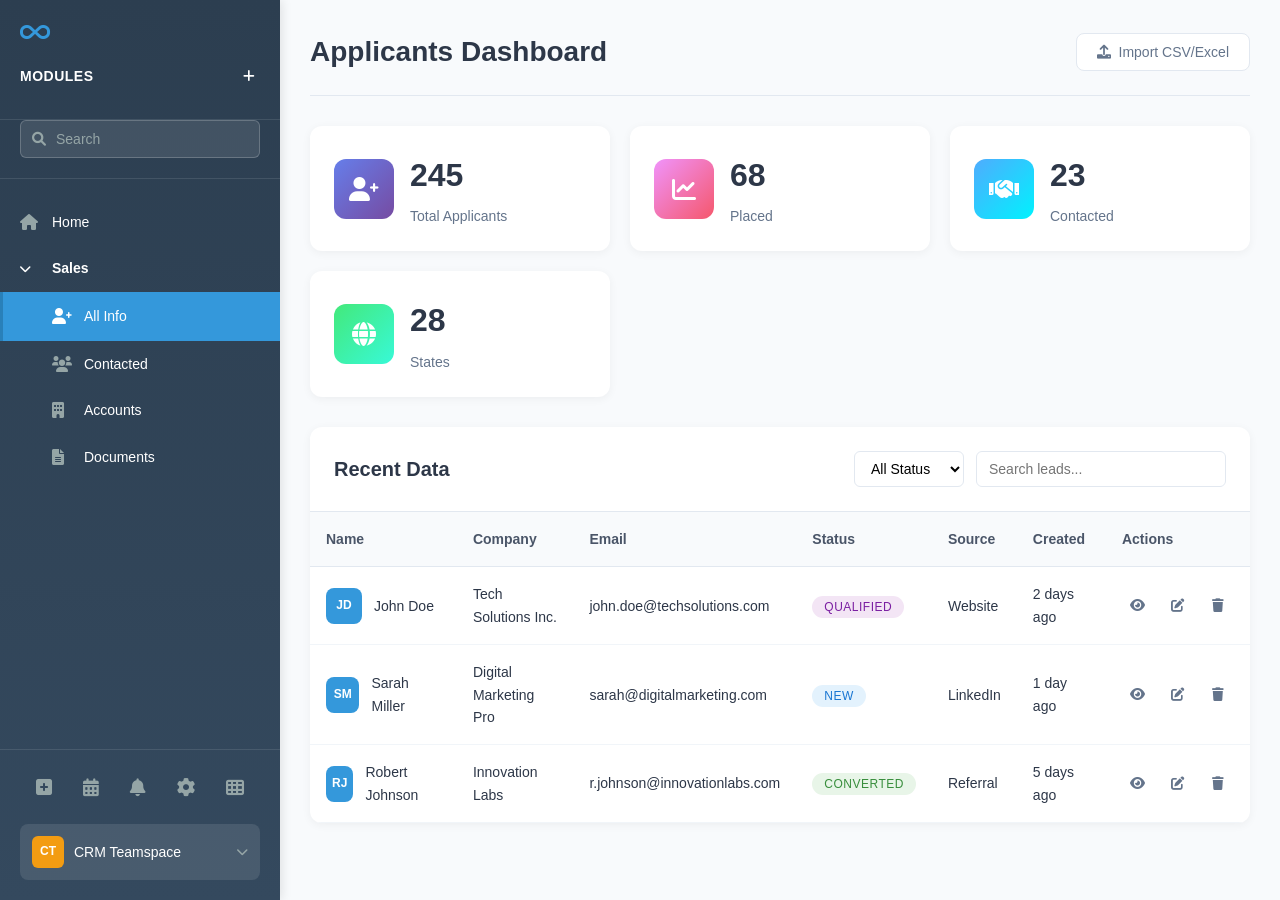
==== index.html @ 53a90e96 "Add files via upload" ====
<!DOCTYPE html>
<html lang="en">
<head>
    <meta charset="UTF-8">
    <meta name="viewport" content="width=device-width, initial-scale=1.0">
    <title>CRM Dashboard - Update Company</title>
    <link rel="stylesheet" href="styles.css">
    <link href="https://cdnjs.cloudflare.com/ajax/libs/font-awesome/6.0.0/css/all.min.css" rel="stylesheet">
</head>
<body>
    <div class="app-container">
        <!-- Sidebar Navigation -->
        <nav class="sidebar">
            <div class="sidebar-header">
                <div class="logo">
                    <i class="fas fa-infinity"></i>
                </div>
                <div class="modules-section">
                    <div class="modules-header">
                        <span>Modules</span>
                        <button class="add-module-btn">
                            <i class="fas fa-plus"></i>
                        </button>
                    </div>
                </div>
            </div>

            <div class="search-section">
                <div class="search-container">
                    <i class="fas fa-search"></i>
                    <input type="text" placeholder="Search" class="search-input">
                </div>
            </div>

            <div class="nav-menu">
                <div class="nav-item">
                    <i class="fas fa-home"></i>
                    <span>Home</span>
                </div>

                <div class="nav-section">
                    <div class="nav-section-header" data-section="sales">
                        <i class="fas fa-chevron-down section-arrow"></i>
                        <span>Sales</span>
                    </div>
                    <div class="nav-section-content" id="sales-section">
                        <div class="nav-item active">
                            <i class="fas fa-user-plus"></i>
                            <span>All Info</span>
                            <button class="nav-options">
                                <i class="fas fa-ellipsis-h"></i>
                            </button>
                        </div>
                        <div class="nav-item">
                            <i class="fas fa-users"></i>
                            <span>Contacted</span>
                        </div>
                        <div class="nav-item">
                            <i class="fas fa-building"></i>
                            <span>Accounts</span>
                        </div>

                        <div class="nav-item">
                            <i class="fas fa-file-alt"></i>
                            <span>Documents</span>
                        </div>

                    </div>
                </div>


            </div>

            <div class="sidebar-footer">
                <div class="sidebar-icons">
                    <i class="fas fa-plus-square"></i>
                    <i class="fas fa-calendar-alt"></i>
                    <i class="fas fa-bell"></i>
                    <i class="fas fa-cog"></i>
                    <i class="fas fa-th"></i>
                </div>
                <div class="teamspace">
                    <div class="teamspace-info">
                        <div class="teamspace-avatar">CT</div>
                        <span>CRM Teamspace</span>
                        <i class="fas fa-chevron-down"></i>
                    </div>
                </div>
            </div>
        </nav>

        <!-- Main Content Area -->
        <main class="main-content">
            <div class="content-header">
                <h1>Applicants Dashboard</h1>
                <div class="header-actions">

                    <input type="file" id="csvFileInput" accept=".csv,.xlsx,.xls" style="display: none;">
                    <button class="btn btn-secondary" id="importBtn">
                        <i class="fas fa-upload"></i>
                        Import CSV/Excel
                    </button>
                </div>
            </div>

            <div class="content-body">
                <div class="stats-grid">
                    <div class="stat-card">
                        <div class="stat-icon">
                            <i class="fas fa-user-plus"></i>
                        </div>
                        <div class="stat-info">
                            <h3>245</h3>
                            <p>Total Applicants</p>
                        </div>
                    </div>
                    <div class="stat-card">
                        <div class="stat-icon">
                            <i class="fas fa-chart-line"></i>
                        </div>
                        <div class="stat-info">
                            <h3>68</h3>
                            <p>Placed</p>
                        </div>
                    </div>
                    <div class="stat-card">
                        <div class="stat-icon">
                            <i class="fas fa-handshake"></i>
                        </div>
                        <div class="stat-info">
                            <h3>23</h3>
                            <p>Contacted</p>
                        </div>
                    </div>
                    <div class="stat-card">
                        <div class="stat-icon">
                            <i class="fas fa-globe"></i>
                        </div>
                        <div class="stat-info">
                            <h3>28</h3>
                            <p>States</p>
                        </div>
                    </div>
                </div>

                <div class="leads-table-container">
                    <div class="table-header">
                        <h2>Recent Data</h2>
                        <div class="table-filters">
                            <select class="filter-select">
                                <option>All Status</option>
                                <option>New</option>
                                <option>Contacted</option>
                                <option>placed</option>
                            </select>
                            <select class="sort-select" id="sortSelect" style="display: none;">
                                <option value="">Sort by...</option>
                            </select>
                            <input type="text" placeholder="Search leads..." class="table-search">
                        </div>
                    </div>
                    <div class="table-wrapper">
                        <table class="leads-table">
                            <thead>
                                <tr>
                                    <th>Name</th>
                                    <th>Company</th>
                                    <th>Email</th>
                                    <th>Status</th>
                                    <th>Source</th>
                                    <th>Created</th>
                                    <th>Actions</th>
                                </tr>
                            </thead>
                            <tbody>
                                <tr>
                                    <td>
                                        <div class="lead-name">
                                            <div class="avatar">JD</div>
                                            <span>John Doe</span>
                                        </div>
                                    </td>
                                    <td>Tech Solutions Inc.</td>
                                    <td>john.doe@techsolutions.com</td>
                                    <td><span class="status-badge status-qualified">Qualified</span></td>
                                    <td>Website</td>
                                    <td>2 days ago</td>
                                    <td>
                                        <div class="action-buttons">
                                            <button class="btn-icon"><i class="fas fa-eye"></i></button>
                                            <button class="btn-icon"><i class="fas fa-edit"></i></button>
                                            <button class="btn-icon"><i class="fas fa-trash"></i></button>
                                        </div>
                                    </td>
                                </tr>
                                <tr>
                                    <td>
                                        <div class="lead-name">
                                            <div class="avatar">SM</div>
                                            <span>Sarah Miller</span>
                                        </div>
                                    </td>
                                    <td>Digital Marketing Pro</td>
                                    <td>sarah@digitalmarketing.com</td>
                                    <td><span class="status-badge status-new">New</span></td>
                                    <td>LinkedIn</td>
                                    <td>1 day ago</td>
                                    <td>
                                        <div class="action-buttons">
                                            <button class="btn-icon"><i class="fas fa-eye"></i></button>
                                            <button class="btn-icon"><i class="fas fa-edit"></i></button>
                                            <button class="btn-icon"><i class="fas fa-trash"></i></button>
                                        </div>
                                    </td>
                                </tr>
                                <tr>
                                    <td>
                                        <div class="lead-name">
                                            <div class="avatar">RJ</div>
                                            <span>Robert Johnson</span>
                                        </div>
                                    </td>
                                    <td>Innovation Labs</td>
                                    <td>r.johnson@innovationlabs.com</td>
                                    <td><span class="status-badge status-converted">Converted</span></td>
                                    <td>Referral</td>
                                    <td>5 days ago</td>
                                    <td>
                                        <div class="action-buttons">
                                            <button class="btn-icon"><i class="fas fa-eye"></i></button>
                                            <button class="btn-icon"><i class="fas fa-edit"></i></button>
                                            <button class="btn-icon"><i class="fas fa-trash"></i></button>
                                        </div>
                                    </td>
                                </tr>
                            </tbody>
                        </table>
                    </div>
                </div>
            </div>
        </main>
    </div>

    <script src="script.js"></script>
</body>
</html>
---- styles.css ----
/* Reset and Base Styles */
* {
    margin: 0;
    padding: 0;
    box-sizing: border-box;
}

body {
    font-family: -apple-system, BlinkMacSystemFont, 'Segoe UI', Roboto, Oxygen, Ubuntu, Cantarell, sans-serif;
    background-color: #f5f7fa;
    color: #333;
    line-height: 1.6;
}

/* App Container */
.app-container {
    display: flex;
    min-height: 100vh;
}

/* Sidebar Styles */
.sidebar {
    width: 280px;
    background: linear-gradient(180deg, #2c3e50 0%, #34495e 100%);
    color: white;
    display: flex;
    flex-direction: column;
    position: fixed;
    height: 100vh;
    overflow-y: auto;
    box-shadow: 2px 0 10px rgba(0, 0, 0, 0.1);
}

.sidebar-header {
    padding: 20px;
    border-bottom: 1px solid rgba(255, 255, 255, 0.1);
}

.logo {
    display: flex;
    align-items: center;
    margin-bottom: 20px;
}

.logo i {
    font-size: 24px;
    color: #3498db;
}

.modules-section {
    margin-bottom: 10px;
}

.modules-header {
    display: flex;
    justify-content: space-between;
    align-items: center;
    font-weight: 600;
    font-size: 14px;
    text-transform: uppercase;
    letter-spacing: 0.5px;
}

.add-module-btn {
    background: none;
    border: none;
    color: white;
    cursor: pointer;
    padding: 5px;
    border-radius: 4px;
    transition: background-color 0.2s;
}

.add-module-btn:hover {
    background-color: rgba(255, 255, 255, 0.1);
}

/* Search Section */
.search-section {
    padding: 0 20px 20px;
    border-bottom: 1px solid rgba(255, 255, 255, 0.1);
}

.search-container {
    position: relative;
    display: flex;
    align-items: center;
}

.search-container i {
    position: absolute;
    left: 12px;
    color: #95a5a6;
    font-size: 14px;
}

.search-input {
    width: 100%;
    padding: 10px 12px 10px 35px;
    background-color: rgba(255, 255, 255, 0.1);
    border: 1px solid rgba(255, 255, 255, 0.2);
    border-radius: 6px;
    color: white;
    font-size: 14px;
    transition: all 0.2s;
}

.search-input::placeholder {
    color: #95a5a6;
}

.search-input:focus {
    outline: none;
    background-color: rgba(255, 255, 255, 0.15);
    border-color: #3498db;
}

/* Navigation Menu */
.nav-menu {
    flex: 1;
    padding: 20px 0;
}

.nav-item {
    display: flex;
    align-items: center;
    padding: 12px 20px;
    cursor: pointer;
    transition: all 0.2s;
    position: relative;
}

.nav-item:hover {
    background-color: rgba(255, 255, 255, 0.1);
}

.nav-item.active {
    background-color: #3498db;
    box-shadow: inset 3px 0 0 #2980b9;
}

.nav-item i {
    width: 20px;
    margin-right: 12px;
    font-size: 16px;
    color: #95a5a6;
}

.nav-item.active i {
    color: white;
}

.nav-item span {
    flex: 1;
    font-size: 14px;
    font-weight: 500;
}

.nav-options {
    background: none;
    border: none;
    color: #95a5a6;
    cursor: pointer;
    padding: 4px;
    border-radius: 4px;
    opacity: 0;
    transition: all 0.2s;
}

.nav-item:hover .nav-options {
    opacity: 1;
}

.nav-options:hover {
    background-color: rgba(255, 255, 255, 0.1);
    color: white;
}

/* Navigation Sections */
.nav-section {
    margin-bottom: 10px;
}

.nav-section-header {
    display: flex;
    align-items: center;
    padding: 12px 20px;
    cursor: pointer;
    font-weight: 600;
    font-size: 14px;
    transition: background-color 0.2s;
}

.nav-section-header:hover {
    background-color: rgba(255, 255, 255, 0.05);
}

.section-arrow {
    width: 20px;
    margin-right: 12px;
    font-size: 12px;
    transition: transform 0.2s;
}

.nav-section-content {
    max-height: 500px;
    overflow: hidden;
    transition: max-height 0.3s ease;
}

.nav-section-content.collapsed {
    max-height: 0;
}

.nav-section-content .nav-item {
    padding-left: 52px;
}

/* Sidebar Footer */
.sidebar-footer {
    padding: 20px;
    border-top: 1px solid rgba(255, 255, 255, 0.1);
}

.sidebar-icons {
    display: flex;
    justify-content: space-around;
    margin-bottom: 20px;
}

.sidebar-icons i {
    font-size: 18px;
    color: #95a5a6;
    cursor: pointer;
    padding: 8px;
    border-radius: 6px;
    transition: all 0.2s;
}

.sidebar-icons i:hover {
    color: white;
    background-color: rgba(255, 255, 255, 0.1);
}

.teamspace {
    background-color: rgba(255, 255, 255, 0.1);
    border-radius: 8px;
    padding: 12px;
}

.teamspace-info {
    display: flex;
    align-items: center;
    cursor: pointer;
}

.teamspace-avatar {
    width: 32px;
    height: 32px;
    background-color: #f39c12;
    border-radius: 6px;
    display: flex;
    align-items: center;
    justify-content: center;
    font-weight: bold;
    font-size: 12px;
    margin-right: 10px;
}

.teamspace-info span {
    flex: 1;
    font-size: 14px;
    font-weight: 500;
}

.teamspace-info i {
    font-size: 12px;
    color: #95a5a6;
}

/* Main Content */
.main-content {
    flex: 1;
    margin-left: 280px;
    padding: 30px;
    background-color: #f8fafc;
}

.content-header {
    display: flex;
    justify-content: space-between;
    align-items: center;
    margin-bottom: 30px;
    padding-bottom: 20px;
    border-bottom: 1px solid #e2e8f0;
}

.content-header h1 {
    font-size: 28px;
    font-weight: 700;
    color: #2d3748;
}

.header-actions {
    display: flex;
    gap: 12px;
}

/* Buttons */
.btn {
    padding: 10px 20px;
    border: none;
    border-radius: 8px;
    font-size: 14px;
    font-weight: 500;
    cursor: pointer;
    display: flex;
    align-items: center;
    gap: 8px;
    transition: all 0.2s;
}

.btn-primary {
    background-color: #3498db;
    color: white;
}

.btn-primary:hover {
    background-color: #2980b9;
    transform: translateY(-1px);
    box-shadow: 0 4px 12px rgba(52, 152, 219, 0.3);
}

.btn-secondary {
    background-color: white;
    color: #64748b;
    border: 1px solid #e2e8f0;
}

.btn-secondary:hover {
    background-color: #f8fafc;
    border-color: #cbd5e0;
}

/* Stats Grid */
.stats-grid {
    display: grid;
    grid-template-columns: repeat(auto-fit, minmax(250px, 1fr));
    gap: 20px;
    margin-bottom: 30px;
}

.stat-card {
    background: white;
    padding: 24px;
    border-radius: 12px;
    box-shadow: 0 2px 10px rgba(0, 0, 0, 0.05);
    display: flex;
    align-items: center;
    transition: all 0.2s;
}

.stat-card:hover {
    transform: translateY(-2px);
    box-shadow: 0 8px 25px rgba(0, 0, 0, 0.1);
}

.stat-icon {
    width: 60px;
    height: 60px;
    border-radius: 12px;
    display: flex;
    align-items: center;
    justify-content: center;
    margin-right: 16px;
    font-size: 24px;
    color: white;
}

.stat-card:nth-child(1) .stat-icon {
    background: linear-gradient(135deg, #667eea 0%, #764ba2 100%);
}

.stat-card:nth-child(2) .stat-icon {
    background: linear-gradient(135deg, #f093fb 0%, #f5576c 100%);
}

.stat-card:nth-child(3) .stat-icon {
    background: linear-gradient(135deg, #4facfe 0%, #00f2fe 100%);
}

.stat-card:nth-child(4) .stat-icon {
    background: linear-gradient(135deg, #43e97b 0%, #38f9d7 100%);
}

.stat-info h3 {
    font-size: 32px;
    font-weight: 700;
    color: #2d3748;
    margin-bottom: 4px;
}

.stat-info p {
    color: #64748b;
    font-size: 14px;
    font-weight: 500;
}

/* Table Container */
.leads-table-container {
    background: white;
    border-radius: 12px;
    box-shadow: 0 2px 10px rgba(0, 0, 0, 0.05);
    overflow: hidden;
}

.table-header {
    padding: 24px;
    border-bottom: 1px solid #e2e8f0;
    display: flex;
    justify-content: space-between;
    align-items: center;
}

.table-header h2 {
    font-size: 20px;
    font-weight: 600;
    color: #2d3748;
}

.table-filters {
    display: flex;
    gap: 12px;
}

.filter-select,
.sort-select,
.table-search {
    padding: 8px 12px;
    border: 1px solid #e2e8f0;
    border-radius: 6px;
    font-size: 14px;
    background-color: white;
}

.filter-select:focus,
.sort-select:focus,
.table-search:focus {
    outline: none;
    border-color: #3498db;
}

.table-search {
    width: 250px;
}

/* Table */
.table-wrapper {
    overflow-x: auto;
}

.leads-table {
    width: 100%;
    border-collapse: collapse;
}

.leads-table th {
    background-color: #f8fafc;
    padding: 16px;
    text-align: left;
    font-weight: 600;
    color: #4a5568;
    font-size: 14px;
    border-bottom: 1px solid #e2e8f0;
}

.leads-table td {
    padding: 16px;
    border-bottom: 1px solid #f1f5f9;
    font-size: 14px;
    color: #2d3748;
}

.leads-table tr:hover {
    background-color: #f8fafc;
}

.lead-name {
    display: flex;
    align-items: center;
    gap: 12px;
}

.avatar {
    width: 36px;
    height: 36px;
    border-radius: 8px;
    background-color: #3498db;
    display: flex;
    align-items: center;
    justify-content: center;
    color: white;
    font-weight: 600;
    font-size: 12px;
}

.status-badge {
    padding: 4px 12px;
    border-radius: 20px;
    font-size: 12px;
    font-weight: 500;
    text-transform: uppercase;
    letter-spacing: 0.5px;
}

.status-new {
    background-color: #e3f2fd;
    color: #1976d2;
}

.status-qualified {
    background-color: #f3e5f5;
    color: #7b1fa2;
}

.status-converted {
    background-color: #e8f5e8;
    color: #388e3c;
}

.action-buttons {
    display: flex;
    gap: 8px;
}

.btn-icon {
    width: 32px;
    height: 32px;
    border: none;
    background: none;
    border-radius: 6px;
    cursor: pointer;
    display: flex;
    align-items: center;
    justify-content: center;
    color: #64748b;
    transition: all 0.2s;
}

.btn-icon:hover {
    background-color: #f1f5f9;
    color: #3498db;
}

/* Responsive Design */
@media (max-width: 768px) {
    .sidebar {
        width: 100%;
        position: relative;
        height: auto;
    }
    
    .main-content {
        margin-left: 0;
        padding: 20px;
    }
    
    .content-header {
        flex-direction: column;
        gap: 16px;
        align-items: stretch;
    }
    
    .header-actions {
        justify-content: center;
    }
    
    .stats-grid {
        grid-template-columns: 1fr;
    }
    
    .table-header {
        flex-direction: column;
        gap: 16px;
        align-items: stretch;
    }
    
    .table-filters {
        flex-direction: column;
    }
    
    .table-search {
        width: 100%;
    }
}

@media (max-width: 480px) {
    .main-content {
        padding: 15px;
    }
    
    .stat-card {
        padding: 16px;
    }
    
    .stat-icon {
        width: 48px;
        height: 48px;
        font-size: 20px;
    }
    
    .stat-info h3 {
        font-size: 24px;
    }
    
    .leads-table th,
    .leads-table td {
        padding: 12px 8px;
        font-size: 13px;
    }
}
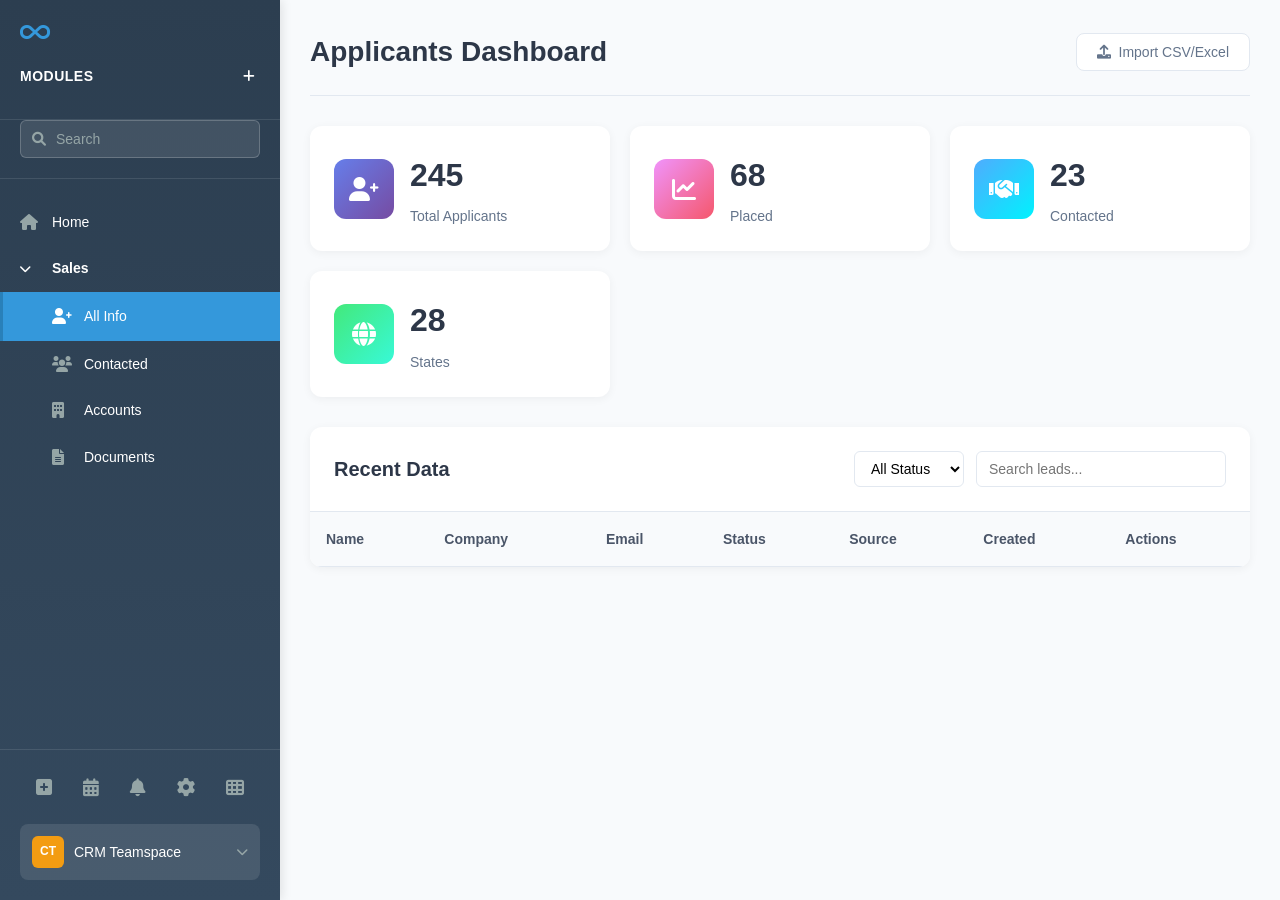
==== commit 9b521994: "index.html" ====
--- a/index.html
+++ b/index.html
@@ -172,68 +172,6 @@
                                     <th>Actions</th>
                                 </tr>
                             </thead>
-                            <tbody>
-                                <tr>
-                                    <td>
-                                        <div class="lead-name">
-                                            <div class="avatar">JD</div>
-                                            <span>John Doe</span>
-                                        </div>
-                                    </td>
-                                    <td>Tech Solutions Inc.</td>
-                                    <td>john.doe@techsolutions.com</td>
-                                    <td><span class="status-badge status-qualified">Qualified</span></td>
-                                    <td>Website</td>
-                                    <td>2 days ago</td>
-                                    <td>
-                                        <div class="action-buttons">
-                                            <button class="btn-icon"><i class="fas fa-eye"></i></button>
-                                            <button class="btn-icon"><i class="fas fa-edit"></i></button>
-                                            <button class="btn-icon"><i class="fas fa-trash"></i></button>
-                                        </div>
-                                    </td>
-                                </tr>
-                                <tr>
-                                    <td>
-                                        <div class="lead-name">
-                                            <div class="avatar">SM</div>
-                                            <span>Sarah Miller</span>
-                                        </div>
-                                    </td>
-                                    <td>Digital Marketing Pro</td>
-                                    <td>sarah@digitalmarketing.com</td>
-                                    <td><span class="status-badge status-new">New</span></td>
-                                    <td>LinkedIn</td>
-                                    <td>1 day ago</td>
-                                    <td>
-                                        <div class="action-buttons">
-                                            <button class="btn-icon"><i class="fas fa-eye"></i></button>
-                                            <button class="btn-icon"><i class="fas fa-edit"></i></button>
-                                            <button class="btn-icon"><i class="fas fa-trash"></i></button>
-                                        </div>
-                                    </td>
-                                </tr>
-                                <tr>
-                                    <td>
-                                        <div class="lead-name">
-                                            <div class="avatar">RJ</div>
-                                            <span>Robert Johnson</span>
-                                        </div>
-                                    </td>
-                                    <td>Innovation Labs</td>
-                                    <td>r.johnson@innovationlabs.com</td>
-                                    <td><span class="status-badge status-converted">Converted</span></td>
-                                    <td>Referral</td>
-                                    <td>5 days ago</td>
-                                    <td>
-                                        <div class="action-buttons">
-                                            <button class="btn-icon"><i class="fas fa-eye"></i></button>
-                                            <button class="btn-icon"><i class="fas fa-edit"></i></button>
-                                            <button class="btn-icon"><i class="fas fa-trash"></i></button>
-                                        </div>
-                                    </td>
-                                </tr>
-                            </tbody>
                         </table>
                     </div>
                 </div>
